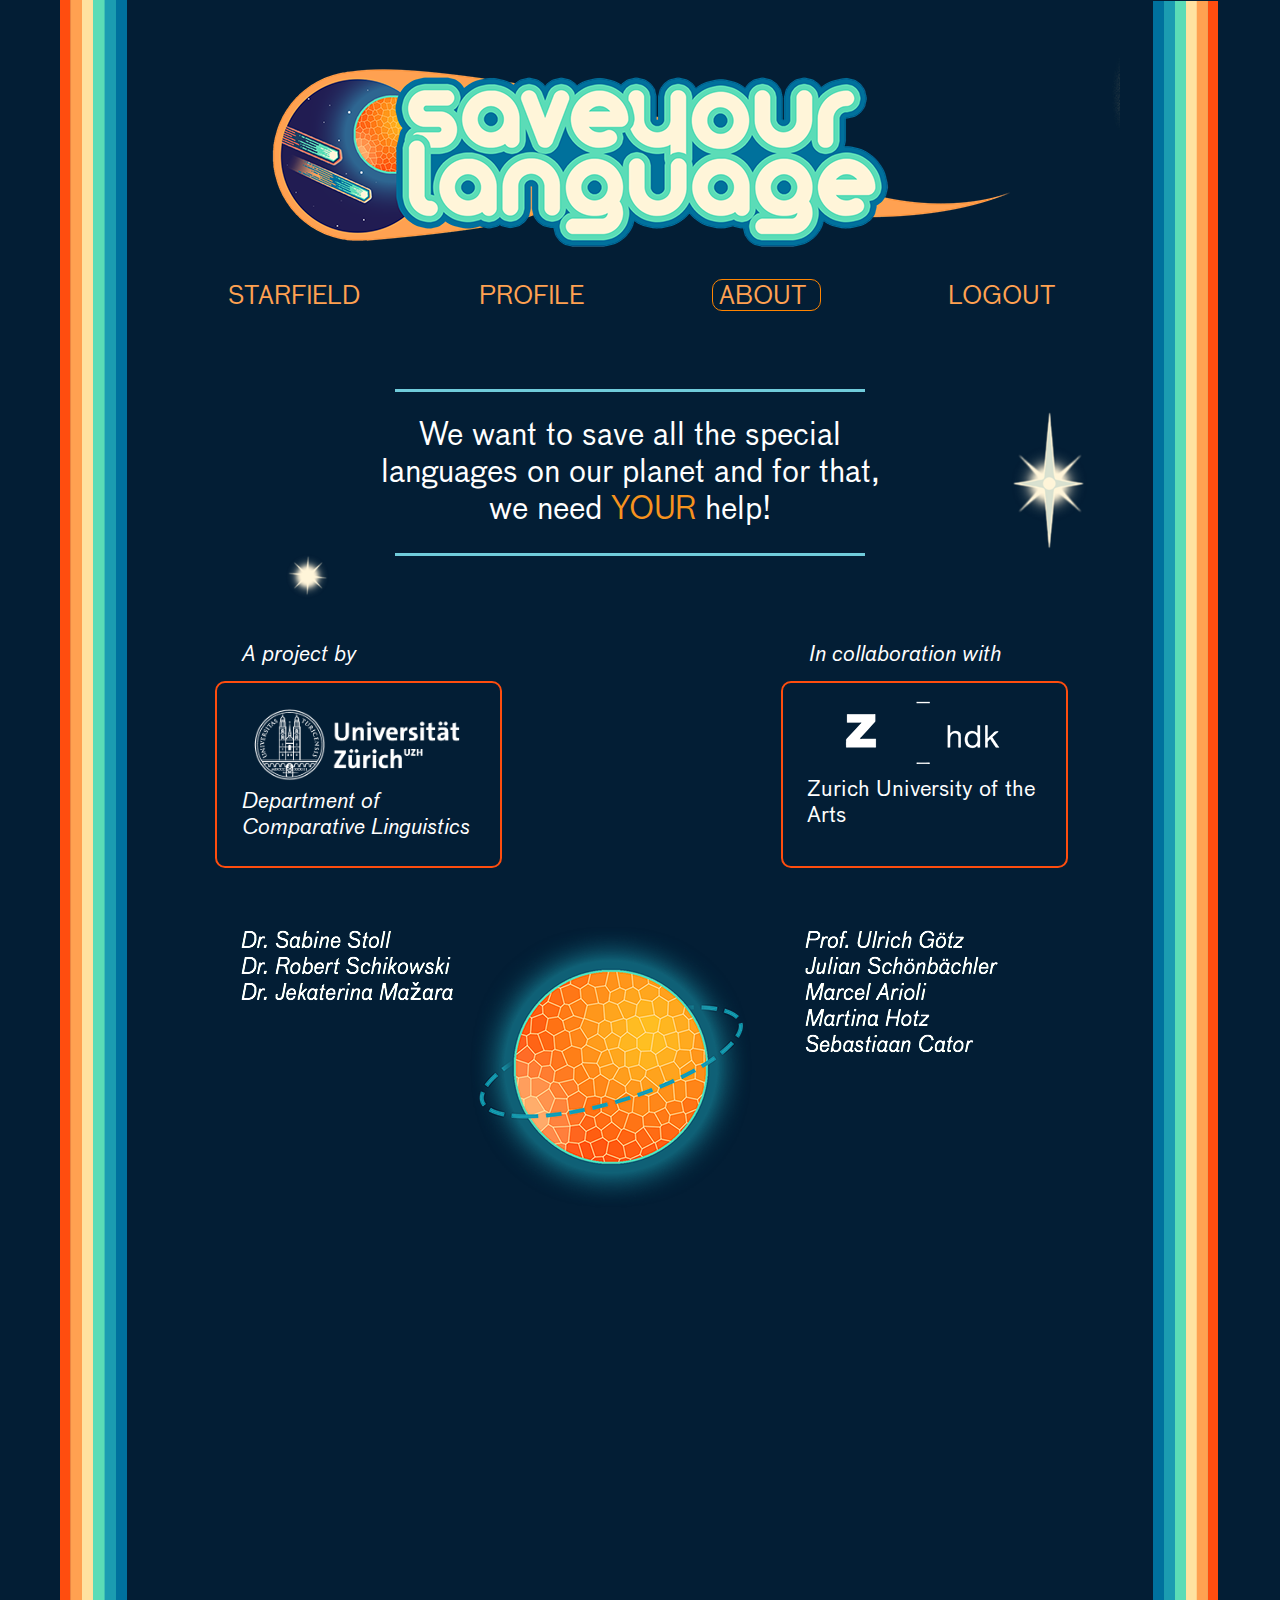
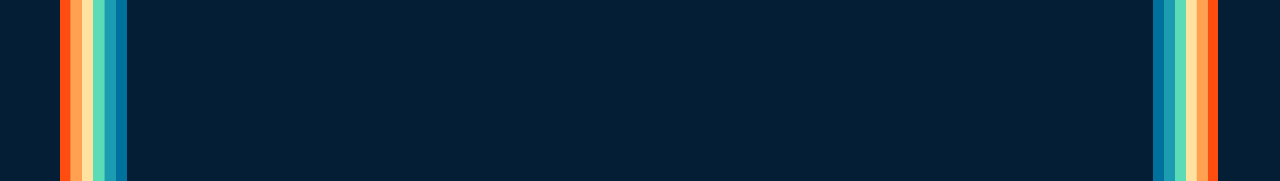
==== about.html @ 4129710e "Muse template connection v1 / prototype v1" ====
<!DOCTYPE html>
<html class="nojs html css_verticalspacer" lang="en-GB">
 <head>

  <meta http-equiv="Content-type" content="text/html;charset=UTF-8"/>
  <meta name="generator" content="2017.1.0.379"/>
  
  <script type="text/javascript">
   // Update the 'nojs'/'js' class on the html node
document.documentElement.className = document.documentElement.className.replace(/\bnojs\b/g, 'js');

// Check that all required assets are uploaded and up-to-date
if(typeof Muse == "undefined") window.Muse = {}; window.Muse.assets = {"required":["museutils.js", "museconfig.js", "jquery.watch.js", "require.js", "about.css"], "outOfDate":[]};
</script>
  
  <title>About/Info Page</title>
  <!-- CSS -->
  <link rel="stylesheet" type="text/css" href="css/site_global.css?crc=444006867"/>
  <link rel="stylesheet" type="text/css" href="css/master_b-master.css?crc=234652161"/>
  <link rel="stylesheet" type="text/css" href="css/about.css?crc=3773265561" id="pagesheet"/>
  <link rel="stylesheet" type="text/css" href="css/fix.css"/>
    <!--/*

*/
-->
 </head>
 <body>

  <div class="clearfix" id="page"><!-- group -->
   <div class="clip_frame grpelem" id="u2170" data-mu-ie-matrix="progid:DXImageTransform.Microsoft.Matrix(M11=0,M12=-1,M21=1,M22=0,SizingMethod='auto expand')" data-mu-ie-matrix-dx="857" data-mu-ie-matrix-dy="-857"><!-- image -->
    <img class="block" id="u2170_img" src="images/rand_kurz.jpg?crc=4183520314" alt="" width="1781" height="67"/>
   </div>
   <div class="clearfix grpelem" id="ppu739"><!-- column -->
    <div class="clearfix colelem" id="pu739"><!-- group -->
     <div class="clip_frame clearfix grpelem" id="u739"><!-- image -->
      <img class="position_content" id="u739_img" src="images/logo_sylremastered2.png?crc=394621702" alt="" width="977" height="282"/>
     </div>
     <a class="nonblock nontext clearfix grpelem" id="u935-4" href="game"><!-- content --><p>STARFIELD</p></a>
     <a class="nonblock nontext Button grpelem" id="buttonu1171" href="game"><!-- container box --></a>
     <a class="nonblock nontext clearfix grpelem" id="u941-4" href="profile"><!-- content --><p>PROFILE</p></a>
     <a class="nonblock nontext Button grpelem" id="buttonu1177" href="profile"><!-- container box --></a>
     <a class="nonblock nontext MuseLinkActive clearfix grpelem" id="u944-4" href="about"><!-- content --><p>ABOUT</p></a>
     <a class="nonblock nontext Button ButtonSelected grpelem" id="buttonu1180" href="about"><!-- container box --></a>
     <a class="nonblock nontext MuseLinkActive clearfix grpelem" id="u1515-4" href="login"><!-- content --><p>LOGOUT</p></a>
     <a class="nonblock nontext Button grpelem" id="buttonu1516" href="login"><!-- container box --></a>
    </div>
    <div class="clearfix colelem" id="pu2471"><!-- group -->
     <div class="clip_frame grpelem" id="u2471"><!-- image -->
      <img class="block" id="u2471_img" src="images/sterngross.png?crc=4180984743" alt="" width="144" height="144"/>
     </div>
     <div class="clip_frame grpelem" id="u2478"><!-- image -->
      <img class="block" id="u2478_img" src="images/sternmittel.png?crc=4098638059" alt="" width="46" height="46"/>
     </div>
     <div class="rounded-corners clearfix grpelem" id="u498-12"><!-- content -->
      <p>&nbsp;</p>
      <p>&nbsp;</p>
      <p>We want to save all the special</p>
      <p>languages on our planet and for that,</p>
      <p>we need <span id="u498-8">YOUR</span> help!</p>
     </div>
     <div class="grpelem" id="u769"><!-- simple frame --></div>
     <div class="grpelem" id="u775"><!-- simple frame --></div>
     <div class="clip_frame grpelem" id="u2207"><!-- image -->
      <img class="block" id="u2207_img" src="images/university-of-zurich.png?crc=3937446404" alt="" width="231" height="88"/>
     </div>
     <div class="clip_frame grpelem" id="u2217"><!-- image -->
      <img class="block" id="u2217_img" src="images/zhdk.png?crc=3782652013" alt="" width="204" height="66"/>
     </div>
     <div class="rounded-corners clearfix grpelem" id="u2230-4"><!-- content -->
      <p>A project by</p>
     </div>
     <div class="rounded-corners clearfix grpelem" id="u2233-4"><!-- content -->
      <p>In collaboration with</p>
     </div>
     <div class="rounded-corners clearfix grpelem" id="u2246-4"><!-- content -->
      <p>Department of Comparative Linguistics</p>
     </div>
     <div class="rounded-corners clearfix grpelem" id="u2252-4"><!-- content -->
      <p>Zurich University of the Arts</p>
     </div>
     <div class="rounded-corners grpelem" id="u2255"><!-- content --></div>
     <div class="rounded-corners grpelem" id="u2261"><!-- content --></div>
    </div>
    <div class="clearfix colelem" id="pu2461"><!-- group -->
     <div class="clip_frame grpelem" id="u2461"><!-- image -->
      <img class="block" id="u2461_img" src="images/planet_3.png?crc=3890949140" alt="" width="308" height="336"/>
     </div>
     <img class="grpelem" id="u569-13" alt="Prof. Ulrich Götz Julian Schönbächler Marcel Arioli Martina Hotz Sebastiaan Cator " width="235" height="156" src="images/u569-13.png?crc=3764492539"/><!-- rasterized frame -->
     <img class="grpelem" id="u570-8" alt="Dr. Sabine Stoll Dr. Robert Schikowski Dr. Jekaterina Mažara" width="235" height="156" src="images/u570-8.png?crc=3851052354"/><!-- rasterized frame -->
    </div>
   </div>
   <div class="clip_frame grpelem" id="u2154" data-mu-ie-matrix="progid:DXImageTransform.Microsoft.Matrix(M11=0,M12=1,M21=-1,M22=0,SizingMethod='auto expand')" data-mu-ie-matrix-dx="858" data-mu-ie-matrix-dy="-858"><!-- image -->
    <img class="block" id="u2154_img" src="images/rand_kurz.jpg?crc=4183520314" alt="" width="1780" height="65"/>
   </div>
   <div class="verticalspacer" data-offset-top="1199" data-content-above-spacer="1781" data-content-below-spacer="27"></div>
  </div>
  <!-- Other scripts -->
  <script type="text/javascript">
   // Decide weather to suppress missing file error or not based on preference setting
var suppressMissingFileError = false
</script>
  <script type="text/javascript">
   window.Muse.assets.check=function(d){if(!window.Muse.assets.checked){window.Muse.assets.checked=!0;var b={},c=function(a,b){if(window.getComputedStyle){var c=window.getComputedStyle(a,null);return c&&c.getPropertyValue(b)||c&&c[b]||""}if(document.documentElement.currentStyle)return(c=a.currentStyle)&&c[b]||a.style&&a.style[b]||"";return""},a=function(a){if(a.match(/^rgb/))return a=a.replace(/\s+/g,"").match(/([\d\,]+)/gi)[0].split(","),(parseInt(a[0])<<16)+(parseInt(a[1])<<8)+parseInt(a[2]);if(a.match(/^\#/))return parseInt(a.substr(1),
16);return 0},g=function(g){for(var f=document.getElementsByTagName("link"),h=0;h<f.length;h++)if("text/css"==f[h].type){var i=(f[h].href||"").match(/\/?css\/([\w\-]+\.css)\?crc=(\d+)/);if(!i||!i[1]||!i[2])break;b[i[1]]=i[2]}f=document.createElement("div");f.className="version";f.style.cssText="display:none; width:1px; height:1px;";document.getElementsByTagName("body")[0].appendChild(f);for(h=0;h<Muse.assets.required.length;){var i=Muse.assets.required[h],l=i.match(/([\w\-\.]+)\.(\w+)$/),k=l&&l[1]?
l[1]:null,l=l&&l[2]?l[2]:null;switch(l.toLowerCase()){case "css":k=k.replace(/\W/gi,"_").replace(/^([^a-z])/gi,"_$1");f.className+=" "+k;k=a(c(f,"color"));l=a(c(f,"backgroundColor"));k!=0||l!=0?(Muse.assets.required.splice(h,1),"undefined"!=typeof b[i]&&(k!=b[i]>>>24||l!=(b[i]&16777215))&&Muse.assets.outOfDate.push(i)):h++;f.className="version";break;case "js":h++;break;default:throw Error("Unsupported file type: "+l);}}d?d().jquery!="1.8.3"&&Muse.assets.outOfDate.push("jquery-1.8.3.min.js"):Muse.assets.required.push("jquery-1.8.3.min.js");
f.parentNode.removeChild(f);if(Muse.assets.outOfDate.length||Muse.assets.required.length)f="Some files on the server may be missing or incorrect. Clear browser cache and try again. If the problem persists please contact website author.",g&&Muse.assets.outOfDate.length&&(f+="\nOut of date: "+Muse.assets.outOfDate.join(",")),g&&Muse.assets.required.length&&(f+="\nMissing: "+Muse.assets.required.join(",")),suppressMissingFileError?(f+="\nUse SuppressMissingFileError key in AppPrefs.xml to show missing file error pop up.",console.log(f)):alert(f)};location&&location.search&&location.search.match&&location.search.match(/muse_debug/gi)?
setTimeout(function(){g(!0)},5E3):g()}};
var muse_init=function(){require.config({baseUrl:""});require(["jquery","museutils","whatinput","jquery.watch"],function(d){var $ = d;$(document).ready(function(){try{
window.Muse.assets.check($);/* body */
Muse.Utils.transformMarkupToFixBrowserProblemsPreInit();/* body */
Muse.Utils.prepHyperlinks(true);/* body */
Muse.Utils.makeButtonsVisibleAfterSettingMinWidth();/* body */
Muse.Utils.fullPage('#page');/* 100% height page */
Muse.Utils.showWidgetsWhenReady();/* body */
Muse.Utils.transformMarkupToFixBrowserProblems();/* body */
}catch(b){if(b&&"function"==typeof b.notify?b.notify():Muse.Assert.fail("Error calling selector function: "+b),false)throw b;}})})};

</script>
  <!-- RequireJS script -->
  <script src="scripts/require.js?crc=3861931657" type="text/javascript" async data-main="scripts/museconfig.js?crc=144853533" onload="if (requirejs) requirejs.onError = function(requireType, requireModule) { if (requireType && requireType.toString && requireType.toString().indexOf && 0 <= requireType.toString().indexOf('#scripterror')) window.Muse.assets.check(); }" onerror="window.Muse.assets.check();"></script>
   </body>
</html>
---- css/site_global.css ----
html{min-height:100%;min-width:100%;-ms-text-size-adjust:none;}body,div,dl,dt,dd,ul,ol,li,nav,h1,h2,h3,h4,h5,h6,pre,code,form,fieldset,legend,input,button,textarea,p,blockquote,th,td,a{margin:0px;padding:0px;border-width:0px;border-style:solid;border-color:transparent;-webkit-transform-origin:left top;-ms-transform-origin:left top;-o-transform-origin:left top;transform-origin:left top;background-repeat:no-repeat;}button.submit-btn{-moz-box-sizing:content-box;-webkit-box-sizing:content-box;box-sizing:content-box;}.transition{-webkit-transition-property:background-image,background-position,background-color,border-color,border-radius,color,font-size,font-style,font-weight,letter-spacing,line-height,text-align,box-shadow,text-shadow,opacity;transition-property:background-image,background-position,background-color,border-color,border-radius,color,font-size,font-style,font-weight,letter-spacing,line-height,text-align,box-shadow,text-shadow,opacity;}.transition *{-webkit-transition:inherit;transition:inherit;}table{border-collapse:collapse;border-spacing:0px;}fieldset,img{border:0px;border-style:solid;-webkit-transform-origin:left top;-ms-transform-origin:left top;-o-transform-origin:left top;transform-origin:left top;}address,caption,cite,code,dfn,em,strong,th,var,optgroup{font-style:inherit;font-weight:inherit;}del,ins{text-decoration:none;}li{list-style:none;}caption,th{text-align:left;}h1,h2,h3,h4,h5,h6{font-size:100%;font-weight:inherit;}input,button,textarea,select,optgroup,option{font-family:inherit;font-size:inherit;font-style:inherit;font-weight:inherit;}.form-grp input,.form-grp textarea{-webkit-appearance:none;-webkit-border-radius:0;}body{font-family:Arial, Helvetica Neue, Helvetica, sans-serif;text-align:left;font-size:14px;line-height:17px;word-wrap:break-word;text-rendering:optimizeLegibility;-moz-font-feature-settings:'liga';-ms-font-feature-settings:'liga';-webkit-font-feature-settings:'liga';font-feature-settings:'liga';}a:link{color:#0000FF;text-decoration:underline;}a:visited{color:#800080;text-decoration:underline;}a:hover{color:#0000FF;text-decoration:underline;}a:active{color:#EE0000;text-decoration:underline;}a.nontext{color:black;text-decoration:none;font-style:normal;font-weight:normal;}.normal_text{color:#000000;direction:ltr;font-family:Arial, Helvetica Neue, Helvetica, sans-serif;font-size:14px;font-style:normal;font-weight:normal;letter-spacing:0px;line-height:17px;text-align:left;text-decoration:none;text-indent:0px;text-transform:none;vertical-align:0px;padding:0px;}.list0 li:before{position:absolute;right:100%;letter-spacing:0px;text-decoration:none;font-weight:normal;font-style:normal;}.rtl-list li:before{right:auto;left:100%;}.nls-None > li:before,.nls-None .list3 > li:before,.nls-None .list6 > li:before{margin-right:6px;content:'•';}.nls-None .list1 > li:before,.nls-None .list4 > li:before,.nls-None .list7 > li:before{margin-right:6px;content:'○';}.nls-None,.nls-None .list1,.nls-None .list2,.nls-None .list3,.nls-None .list4,.nls-None .list5,.nls-None .list6,.nls-None .list7,.nls-None .list8{padding-left:34px;}.nls-None.rtl-list,.nls-None .list1.rtl-list,.nls-None .list2.rtl-list,.nls-None .list3.rtl-list,.nls-None .list4.rtl-list,.nls-None .list5.rtl-list,.nls-None .list6.rtl-list,.nls-None .list7.rtl-list,.nls-None .list8.rtl-list{padding-left:0px;padding-right:34px;}.nls-None .list2 > li:before,.nls-None .list5 > li:before,.nls-None .list8 > li:before{margin-right:6px;content:'-';}.nls-None.rtl-list > li:before,.nls-None .list1.rtl-list > li:before,.nls-None .list2.rtl-list > li:before,.nls-None .list3.rtl-list > li:before,.nls-None .list4.rtl-list > li:before,.nls-None .list5.rtl-list > li:before,.nls-None .list6.rtl-list > li:before,.nls-None .list7.rtl-list > li:before,.nls-None .list8.rtl-list > li:before{margin-right:0px;margin-left:6px;}.TabbedPanelsTab{white-space:nowrap;}.MenuBar .MenuBarView,.MenuBar .SubMenuView{display:block;list-style:none;}.MenuBar .SubMenu{display:none;position:absolute;}.NoWrap{white-space:nowrap;word-wrap:normal;}.rootelem{margin-left:auto;margin-right:auto;}.colelem{display:inline;float:left;clear:both;}.clearfix:after{content:"\0020";visibility:hidden;display:block;height:0px;clear:both;}*:first-child+html .clearfix{zoom:1;}.clip_frame{overflow:hidden;}.popup_anchor{position:relative;width:0px;height:0px;}.allow_click_through *{pointer-events:auto;}.popup_element{z-index:100000;}.svg{display:block;vertical-align:top;}span.wrap{content:'';clear:left;display:block;}span.actAsInlineDiv{display:inline-block;}.position_content,.excludeFromNormalFlow{float:left;}.preload_images{position:absolute;overflow:hidden;left:-9999px;top:-9999px;height:1px;width:1px;}.preload{height:1px;width:1px;}.animateStates{-webkit-transition:0.3s ease-in-out;-moz-transition:0.3s ease-in-out;-o-transition:0.3s ease-in-out;transition:0.3s ease-in-out;}[data-whatinput="mouse"] *:focus,[data-whatinput="touch"] *:focus,input:focus,textarea:focus{outline:none;}textarea{resize:none;overflow:auto;}.allow_click_through,.fld-prompt{pointer-events:none;}.wrapped-input{position:absolute;top:0px;left:0px;background:transparent;border:none;}.submit-btn{z-index:50000;cursor:pointer;}.anchor_item{width:22px;height:18px;}.MenuBar .SubMenuVisible,.MenuBarVertical .SubMenuVisible,.MenuBar .SubMenu .SubMenuVisible,.popup_element.Active,span.actAsPara,.actAsDiv,a.nonblock.nontext,img.block{display:block;}.widget_invisible,.js .invi,.js .mse_pre_init{visibility:hidden;}.ose_ei{visibility:hidden;z-index:0;}.no_vert_scroll{overflow-y:hidden;}.always_vert_scroll{overflow-y:scroll;}.always_horz_scroll{overflow-x:scroll;}.fullscreen{overflow:hidden;left:0px;top:0px;position:fixed;height:100%;width:100%;-moz-box-sizing:border-box;-webkit-box-sizing:border-box;-ms-box-sizing:border-box;box-sizing:border-box;}.fullwidth{position:absolute;}.borderbox{-moz-box-sizing:border-box;-webkit-box-sizing:border-box;-ms-box-sizing:border-box;box-sizing:border-box;}.scroll_wrapper{position:absolute;overflow:auto;left:0px;right:0px;top:0px;bottom:0px;padding-top:0px;padding-bottom:0px;margin-top:0px;margin-bottom:0px;}.browser_width > *{position:absolute;left:0px;right:0px;}.grpelem,.accordion_wrapper{display:inline;float:left;}.fld-checkbox input[type=checkbox],.fld-radiobutton input[type=radio]{position:absolute;overflow:hidden;clip:rect(0px, 0px, 0px, 0px);height:1px;width:1px;margin:-1px;padding:0px;border:0px;}.fld-checkbox input[type=checkbox] + label,.fld-radiobutton input[type=radio] + label{display:inline-block;background-repeat:no-repeat;cursor:pointer;float:left;width:100%;height:100%;}.pointer_cursor,.fld-recaptcha-mode,.fld-recaptcha-refresh,.fld-recaptcha-help{cursor:pointer;}p,h1,h2,h3,h4,h5,h6,ol,ul,span.actAsPara{max-height:1000000px;}.superscript{vertical-align:super;font-size:66%;line-height:0px;}.subscript{vertical-align:sub;font-size:66%;line-height:0px;}.horizontalSlideShow{-ms-touch-action:pan-y;touch-action:pan-y;}.verticalSlideShow{-ms-touch-action:pan-x;touch-action:pan-x;}.colelem100,.verticalspacer{clear:both;}.list0 li,.MenuBar .MenuItemContainer,.SlideShowContentPanel .fullscreen img,.css_verticalspacer .verticalspacer{position:relative;}.popup_element.Inactive,.js .disn,.js .an_invi,.hidden,.breakpoint{display:none;}#muse_css_mq{position:absolute;display:none;background-color:#FFFFFE;}.fluid_height_spacer{width:0.01px;}.muse_check_css{display:none;position:fixed;}@media screen and (-webkit-min-device-pixel-ratio:0){body{text-rendering:auto;}}
---- css/master_b-master.css ----
#buttonu1171.ButtonSelected{border-width:0px;border-color:#787878;}#u739{background-color:transparent;}#u935-4{background-color:transparent;line-height:30px;color:#FFA151;text-align:left;font-size:25px;font-family:'__Bau-Regular_5';font-weight:500;}#u935-4.MuseLinkActive{border-width:0px;border-color:transparent;}#u941-4,#u944-4,#u1515-4{background-color:transparent;line-height:30px;color:#FFA151;text-align:left;font-size:25px;font-family:'__Bau-Regular_5';font-weight:500;}#buttonu1171,#buttonu1177,#buttonu1180,#buttonu1516{border-color:#787878;background-color:transparent;border-radius:10px;}#buttonu1177.ButtonSelected,#buttonu1180.ButtonSelected,#buttonu1516.ButtonSelected,#buttonu1171:hover,#buttonu1177:hover,#buttonu1180:hover,#buttonu1516:hover{border-style:solid;border-width:1px;border-color:#FF8400;}#u2154{background-color:transparent;-webkit-transform:matrix(0,-1,1,0,858,923);-ms-transform:matrix(0,-1,1,0,858,923);transform:matrix(0,-1,1,0,858,923);}#u2170{background-color:transparent;-webkit-transform:matrix(0,1,-1,0,924,-857);-ms-transform:matrix(0,1,-1,0,924,-857);transform:matrix(0,1,-1,0,924,-857);}
---- css/about.css ----
/*

*/
.version.about{color:#0000E0;background-color:#E77699;}#muse_css_mq{background-color:#FFFFFF;}#page{z-index:1;width:960px;min-height:1061px;background-image:none;border-width:0px;border-color:#000000;background-color:transparent;padding-bottom:14px;margin-left:auto;margin-right:auto;}#u2170{z-index:32;width:1781px;position:relative;margin-right:-10000px;margin-top:821px;left:-957px;}#ppu739{z-index:0;width:0.01px;margin-right:-10000px;margin-top:-14px;margin-left:-17px;}#pu739{z-index:8;width:0.01px;}#u739{z-index:8;width:977px;position:relative;margin-right:-10000px;}#u739_img{margin-top:-7px;margin-bottom:-7px;}#u935-4{z-index:10;width:160px;min-height:31px;position:relative;margin-right:-10000px;margin-top:258px;left:85px;}#u935-4.MuseLinkActive{padding-top:0px;padding-bottom:0px;min-height:31px;width:160px;margin:258px -10000px 0px 0px;}#buttonu1171{z-index:14;width:149px;height:30px;position:relative;margin-right:-10000px;margin-top:258px;left:79px;}.ie #buttonu1171{background-color:#FFFFFF;opacity:0.01;-ms-filter:"progid:DXImageTransform.Microsoft.Alpha(Opacity=1)";filter:alpha(opacity=1);}#buttonu1171:hover{width:149px;height:30px;min-height:0px;margin:257px -10001px -1px -1px;}.ie #buttonu1171:hover{opacity:1;-ms-filter:"";filter:none;background-color:transparent;}#buttonu1171.ButtonSelected{width:149px;height:30px;min-height:0px;margin:258px -10000px 0px 0px;}#u941-4{z-index:15;width:112px;position:relative;margin-right:-10000px;margin-top:258px;left:336px;}#buttonu1177{z-index:19;width:121px;height:30px;position:relative;margin-right:-10000px;margin-top:258px;left:332px;}.ie #buttonu1171.ButtonSelected,.ie #buttonu1177{background-color:#FFFFFF;opacity:0.01;-ms-filter:"progid:DXImageTransform.Microsoft.Alpha(Opacity=1)";filter:alpha(opacity=1);}#buttonu1177:hover{width:121px;height:30px;min-height:0px;margin:257px -10001px -1px -1px;}.ie #buttonu1177:hover{opacity:1;-ms-filter:"";filter:none;background-color:transparent;}#buttonu1177.ButtonSelected{width:121px;height:30px;min-height:0px;margin:257px -10001px -1px -1px;}#u944-4{z-index:20;width:96px;position:relative;margin-right:-10000px;margin-top:258px;left:576px;}#buttonu1180{z-index:24;width:107px;height:30px;position:relative;margin-right:-10000px;margin-top:258px;left:570px;}.ie #buttonu1180{background-color:#FFFFFF;opacity:0.01;-ms-filter:"progid:DXImageTransform.Microsoft.Alpha(Opacity=1)";filter:alpha(opacity=1);}#buttonu1180:hover{width:107px;height:30px;min-height:0px;margin:257px -10001px -1px -1px;}.ie #buttonu1177.ButtonSelected,.ie #buttonu1180:hover{opacity:1;-ms-filter:"";filter:none;background-color:transparent;}#buttonu1180.ButtonSelected{width:107px;height:30px;min-height:0px;margin:257px -10001px -1px -1px;}#u1515-4{z-index:25;width:109px;position:relative;margin-right:-10000px;margin-top:258px;left:805px;}#buttonu1516{z-index:29;width:115px;height:30px;position:relative;margin-right:-10000px;margin-top:258px;left:799px;}.ie #buttonu1516{background-color:#FFFFFF;opacity:0.01;-ms-filter:"progid:DXImageTransform.Microsoft.Alpha(Opacity=1)";filter:alpha(opacity=1);}#buttonu1516:hover{width:115px;height:30px;min-height:0px;margin:257px -10001px -1px -1px;}.ie #buttonu1180.ButtonSelected,.ie #buttonu1516:hover{opacity:1;-ms-filter:"";filter:none;background-color:transparent;}#buttonu1516.ButtonSelected{width:115px;height:30px;min-height:0px;margin:257px -10001px -1px -1px;}.ie #buttonu1516.ButtonSelected{opacity:1;-ms-filter:"";filter:none;background-color:transparent;}#pu2471{z-index:4;width:0.01px;margin-left:74px;margin-top:30px;}#u2471{z-index:4;width:144px;background-color:transparent;position:relative;margin-right:-10000px;margin-top:68px;left:759px;}#u2478{z-index:6;width:46px;background-color:transparent;position:relative;margin-right:-10000px;margin-top:212px;left:68px;}#u498-12{z-index:34;width:780px;min-height:368px;border-width:0px;border-color:transparent;background-color:transparent;border-radius:20px;line-height:37px;color:#FFFFFF;text-align:center;font-size:31px;font-family:'__Bau-Regular_5';font-weight:500;position:relative;margin-right:-10000px;left:23px;}#u498-8{color:#F7931E;}#u769{z-index:67;width:470px;height:3px;background-color:#70CCDB;position:relative;margin-right:-10000px;margin-top:212px;left:178px;}#u775{z-index:68;width:470px;height:3px;background-color:#70CCDB;position:relative;margin-right:-10000px;margin-top:48px;left:178px;}#u2207{z-index:69;width:231px;background-color:transparent;position:relative;margin-right:-10000px;margin-top:358px;left:25px;}#u2217{z-index:71;width:204px;background-color:transparent;position:relative;margin-right:-10000px;margin-top:359px;left:605px;}#u2230-4{z-index:73;width:235px;min-height:32px;border-width:0px;border-color:transparent;background-color:transparent;border-radius:20px;line-height:26px;text-align:left;color:#FFFFFF;font-size:22px;font-family:'__Bau-RegularItalic_5';font-weight:500;font-style:italic;position:relative;margin-right:-10000px;margin-top:299px;left:25px;}#u2233-4{z-index:77;width:235px;min-height:32px;border-width:0px;border-color:transparent;background-color:transparent;border-radius:20px;line-height:26px;text-align:left;color:#FFFFFF;font-size:22px;font-family:'__Bau-RegularItalic_5';font-weight:500;font-style:italic;position:relative;margin-right:-10000px;margin-top:299px;left:592px;}#u2246-4{z-index:81;width:235px;min-height:63px;border-width:0px;border-color:transparent;background-color:transparent;border-radius:20px;line-height:26px;text-align:left;color:#FFFFFF;font-size:22px;font-family:'__Bau-RegularItalic_5';font-weight:500;font-style:italic;position:relative;margin-right:-10000px;margin-top:446px;left:25px;}#u2252-4{z-index:85;width:235px;min-height:63px;border-width:0px;border-color:transparent;background-color:transparent;border-radius:20px;line-height:26px;color:#FFFFFF;text-align:left;font-size:22px;font-family:'__Bau-Regular_5';font-weight:500;position:relative;margin-right:-10000px;margin-top:434px;left:590px;}#u2255{z-index:89;width:283px;height:183px;border-style:solid;border-width:2px;border-color:#FF4D0E;background-color:transparent;border-radius:10px;margin-bottom:-2px;position:relative;margin-right:-10000px;margin-top:340px;left:-2px;}#u2261{z-index:90;width:283px;height:183px;border-style:solid;border-width:2px;border-color:#FF4D0E;background-color:transparent;border-radius:10px;margin-bottom:-2px;position:relative;margin-right:-10000px;margin-top:340px;left:564px;}#pu2461{z-index:2;width:0.01px;margin-left:98px;margin-top:32px;}#u2461{z-index:2;width:308px;background-color:transparent;position:relative;margin-right:-10000px;left:215px;}#u569-13{z-index:46;display:block;vertical-align:top;position:relative;margin-right:-10000px;margin-top:29px;left:564px;}#u570-8{z-index:59;display:block;vertical-align:top;position:relative;margin-right:-10000px;margin-top:29px;}#u2154{z-index:30;width:1780px;position:relative;margin-right:-10000px;margin-top:822px;left:135px;}.css_verticalspacer .verticalspacer{height:calc(100vh - 1808px);}.html{background-color:#031E35;}body{position:relative;min-width:960px;padding-top:36px;padding-bottom:14px;}@font-face{font-family:'__Bau-Regular_5';src:url('../fonts/bau-regular.eot');src:local('☺'), url('../fonts/bau-regular.woff') format('woff'), url('../fonts/bau-regular.svg') format('svg');font-weight:500;font-style:normal;}@font-face{font-family:'__Bau-RegularItalic_5';src:url('../fonts/bau-regularitalic.eot');src:local('☺'), url('../fonts/bau-regularitalic.woff') format('woff'), url('../fonts/bau-regularitalic.svg') format('svg');font-weight:500;font-style:italic;}
---- css/fix.css ----
/*
 * Fixing Muse template for compatibility with
 * SaveYourLanguage.com platform
 */

body {
    overflow-x: hidden;
    overflow-y: scroll;
}
button {
    cursor: pointer;
    background-color: transparent;
}
input.fix,
textarea.fix {
    width: 260px !important;
    padding-left: 20px;
    font-size: 20px;
    font-family: Georgia, Palatino, Palatino Linotype, Times, Times New Roman, serif;
}
a:link,
a:visited {
    color: inherit;
}
#prompt,
#transcription {
    display: none;
    text-align: center;
    font-size: 20px;
    font-family: Georgia, Palatino, Palatino Linotype, Times, Times New Roman, serif;
}
#prompt button,
#transcription button {
    color: white;
    padding: 2px 10px;
    margin: 10px 20px;
    font-size: 18px;
    font-family: Georgia, Palatino, Palatino Linotype, Times, Times New Roman, serif;
    font-weight: bold;
    border-style: solid;
    border-width: 3px;
    border-color: #FFFFFF;
    border-radius: 20px;
    background-color: #F7931E;
}
#prompt p,
#transcription p {
    margin: 20px 0 10px;
    color: white;
    font-size: 20px;
    font-family: Georgia, Palatino, Palatino Linotype, Times, Times New Roman, serif;
    font-weight: bold;
}
#prompt p:first-child,
#transcription form:first-child {
    margin-top: 5em;
}
#prompt input,
#transcription input {
    height: 26px;
    font-size: 18px;
    border-style: solid;
    border-width: 3px;
    border-color: #FFFFFF;
    background-color: #70CCDB;
    border-radius: 26px 0px 0px 26px;
}
.hidden {
    display: none;
}
.block-middle {
    display: block;
    margin: 2em auto;
}
.full-size {
    position: absolute;
    top: 0;
    left: 0;
    width: 100%;
    height: 100%;
    margin: 0;
    padding: 0;
}
.starfield-overlay {
    color: white;
    background-color: rgba(20, 20, 20, 0.9);
}
.red {
    color: #A00000;
}
.green {
    color: #148900;
}
.blue {
    color: #00459B;
}
.orange {
    color: #E08200;
}
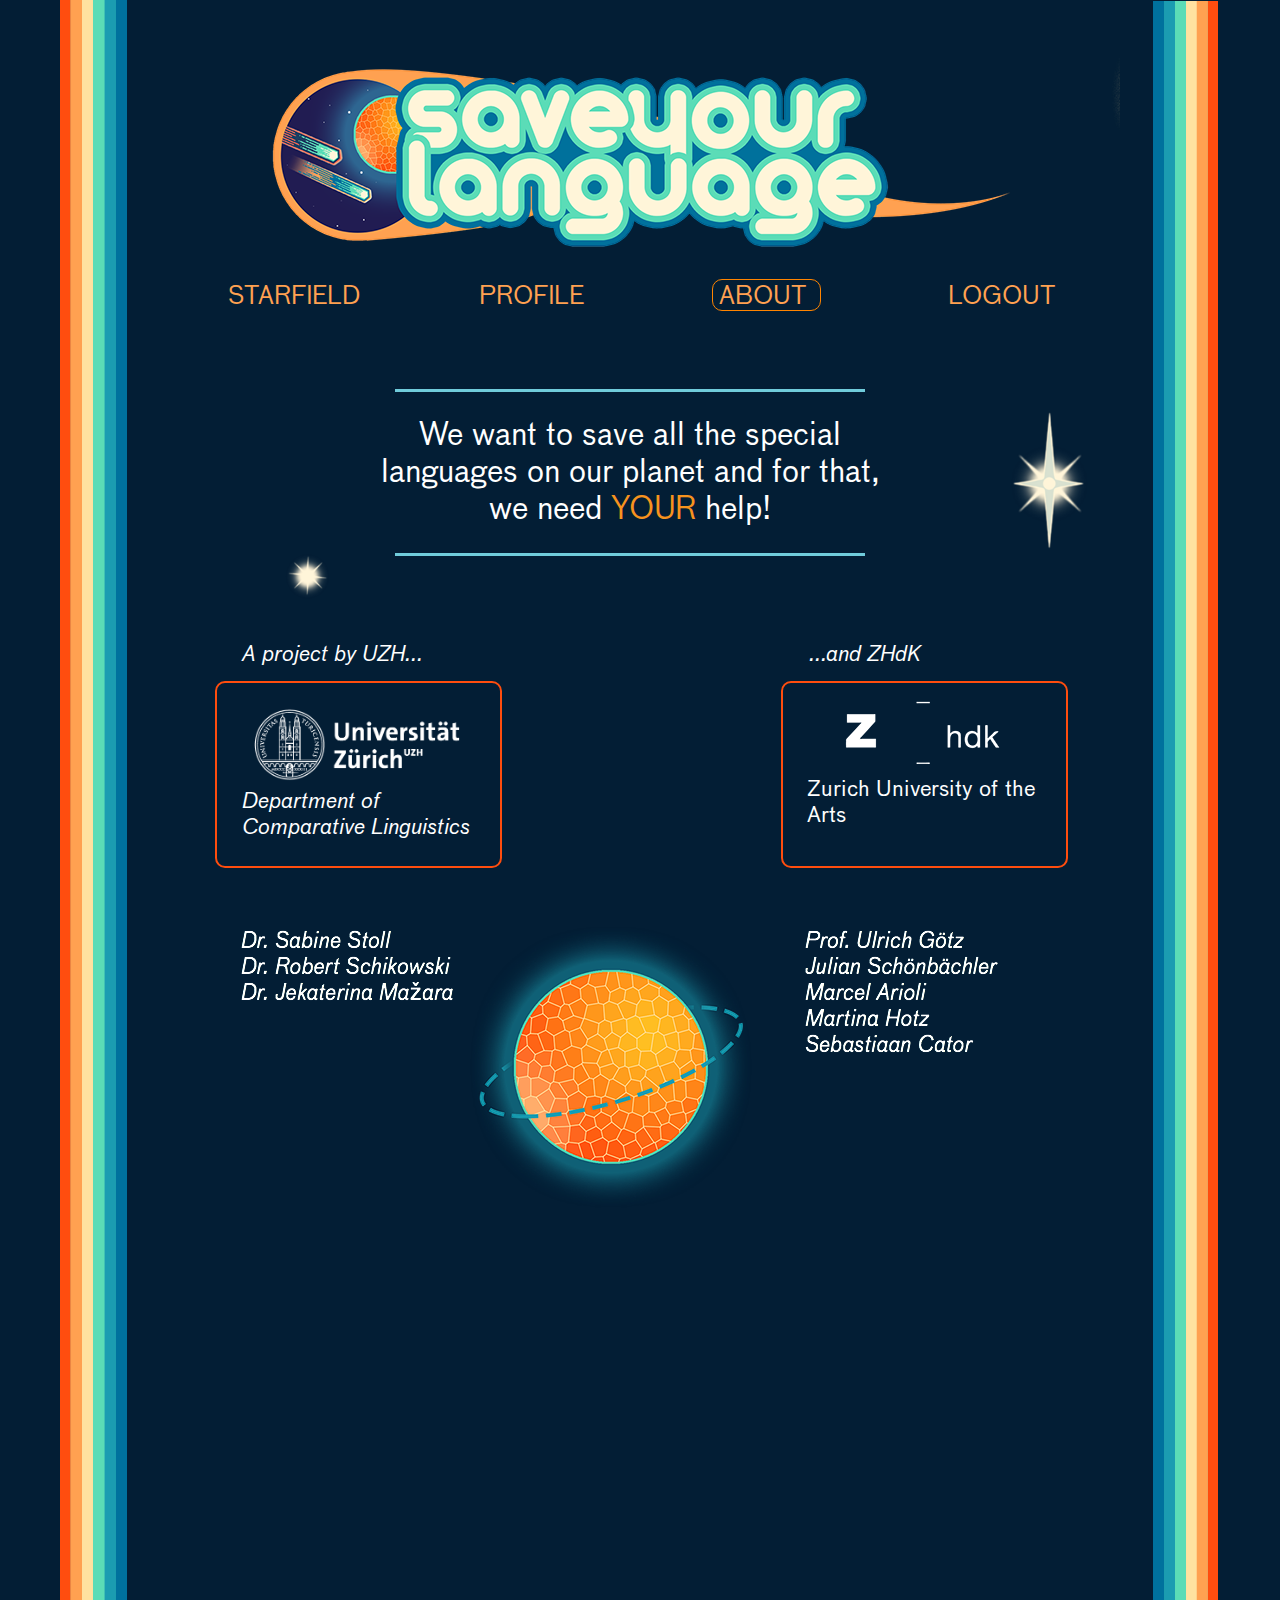
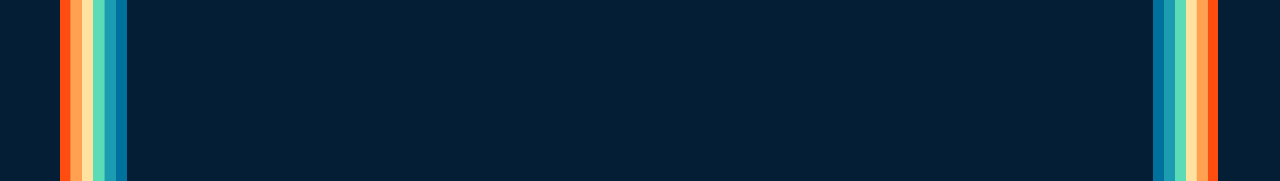
==== commit fd8f4e8b: "Disclaimer update." ====
--- a/about.html
+++ b/about.html
@@ -67,10 +67,10 @@
       <img class="block" id="u2217_img" src="images/zhdk.png?crc=3782652013" alt="" width="204" height="66"/>
      </div>
      <div class="rounded-corners clearfix grpelem" id="u2230-4"><!-- content -->
-      <p>A project by</p>
+      <p>A project by UZH...</p>
      </div>
      <div class="rounded-corners clearfix grpelem" id="u2233-4"><!-- content -->
-      <p>In collaboration with</p>
+      <p>...and ZHdK</p>
      </div>
      <div class="rounded-corners clearfix grpelem" id="u2246-4"><!-- content -->
       <p>Department of Comparative Linguistics</p>
